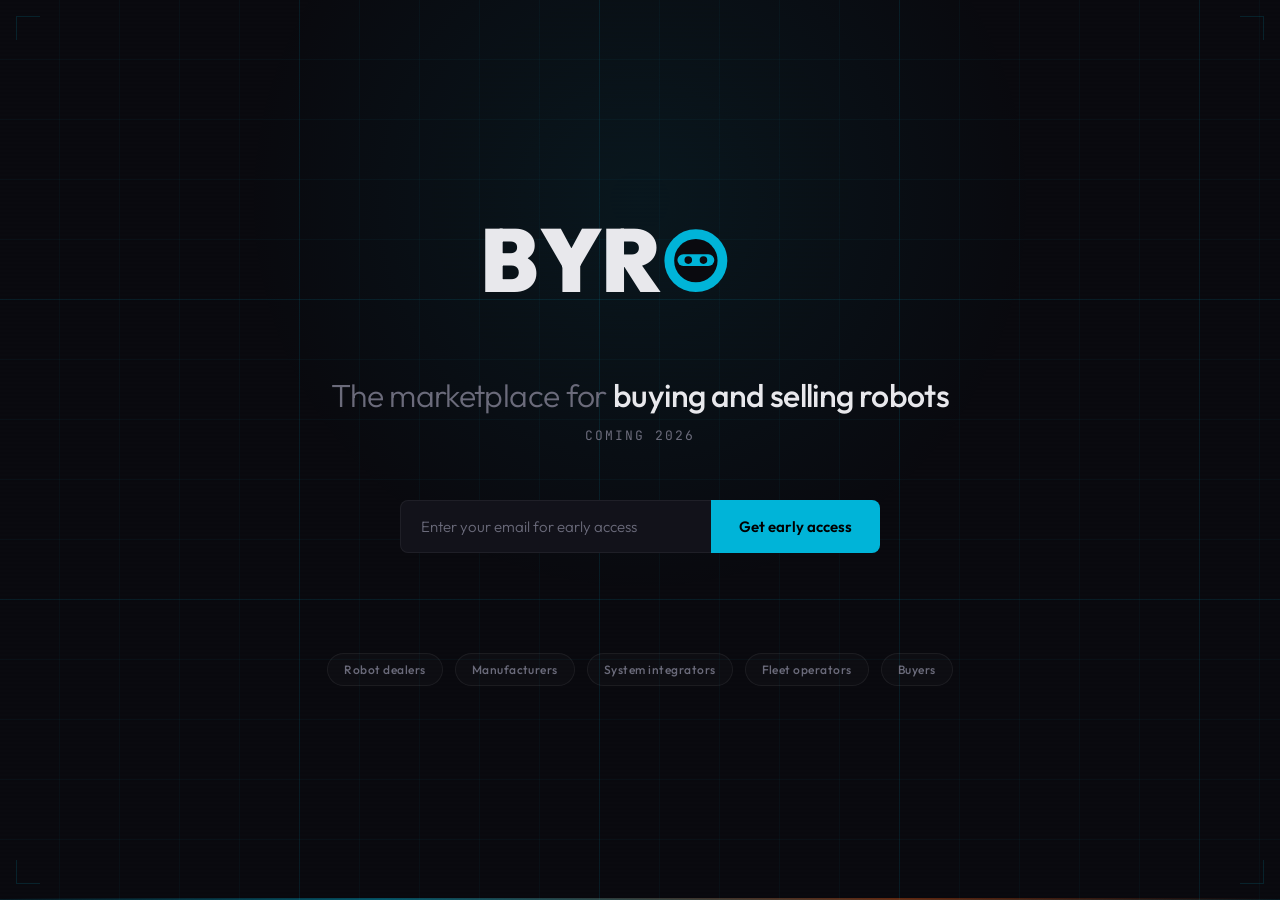
==== byro-landing (1).html @ 7227ec24 "Refactor landing page into modular files and add waitlist Splits the single-file landing into app.js" ====
<!DOCTYPE html>
<html lang="en">
<head>
<meta charset="UTF-8">
<meta name="viewport" content="width=device-width, initial-scale=1.0">
<title>BYRO — The Robot Marketplace</title>
<meta name="description" content="Buy, sell, and service robots. The marketplace for the robot economy.">
<link rel="preconnect" href="https://fonts.googleapis.com">
<link href="https://fonts.googleapis.com/css2?family=Outfit:wght@300;400;500;600;700;800;900&family=JetBrains+Mono:wght@400;500&display=swap" rel="stylesheet">
<style>
*, *::before, *::after { margin: 0; padding: 0; box-sizing: border-box; }

:root {
  --cyan: #00B4D8;
  --cyan-dim: #0090ad;
  --cyan-glow: rgba(0, 180, 216, 0.15);
  --orange: #E8530E;
  --orange-dim: rgba(232, 83, 14, 0.6);
  --bg: #0A0A0F;
  --bg-card: #12121A;
  --text: #E8E8EC;
  --text-dim: #6B6B7B;
  --grid-line: rgba(0, 180, 216, 0.04);
  --grid-line-bright: rgba(0, 180, 216, 0.08);
}

html { scroll-behavior: smooth; }

body {
  background: var(--bg);
  color: var(--text);
  font-family: 'Outfit', sans-serif;
  min-height: 100vh;
  overflow-x: hidden;
  -webkit-font-smoothing: antialiased;
}

/* Circuit grid background */
.grid-bg {
  position: fixed;
  inset: 0;
  z-index: 0;
  background-image:
    linear-gradient(var(--grid-line) 1px, transparent 1px),
    linear-gradient(90deg, var(--grid-line) 1px, transparent 1px),
    linear-gradient(var(--grid-line-bright) 1px, transparent 1px),
    linear-gradient(90deg, var(--grid-line-bright) 1px, transparent 1px);
  background-size:
    60px 60px,
    60px 60px,
    300px 300px,
    300px 300px;
  background-position: -1px -1px;
}

/* Radial glow behind logo */
.glow-orb {
  position: fixed;
  top: -200px;
  left: 50%;
  transform: translateX(-50%);
  width: 800px;
  height: 800px;
  background: radial-gradient(circle, rgba(0, 180, 216, 0.08) 0%, transparent 70%);
  z-index: 0;
  pointer-events: none;
}

/* Scanline overlay */
.scanlines {
  position: fixed;
  inset: 0;
  z-index: 1;
  pointer-events: none;
  background: repeating-linear-gradient(
    0deg,
    transparent,
    transparent 2px,
    rgba(0, 0, 0, 0.03) 2px,
    rgba(0, 0, 0, 0.03) 4px
  );
}

main {
  position: relative;
  z-index: 2;
  display: flex;
  flex-direction: column;
  align-items: center;
  justify-content: center;
  min-height: 100vh;
  padding: 40px 24px;
}

/* Logo */
.logo-container {
  margin-bottom: 64px;
  animation: fadeUp 1s ease-out 0.2s both;
  display: flex;
  justify-content: center;
  width: 100%;
}

.logo-svg {
  width: 320px;
  height: auto;
  display: block;
}

.robot-eye-left, .robot-eye-right {
  animation: blink 4s ease-in-out infinite;
}

.robot-eye-right {
  animation-delay: 0.05s;
}

@keyframes blink {
  0%, 42%, 46%, 100% { transform: scaleY(1); }
  44% { transform: scaleY(0.1); }
}

.visor {
  animation: visorPulse 3s ease-in-out infinite;
}

@keyframes visorPulse {
  0%, 100% { opacity: 1; }
  50% { opacity: 0.85; }
}

/* Headline */
.headline {
  font-size: clamp(20px, 4vw, 32px);
  font-weight: 300;
  letter-spacing: -0.02em;
  text-align: center;
  margin-bottom: 12px;
  color: var(--text-dim);
  animation: fadeUp 1s ease-out 0.5s both;
}

.headline span {
  color: var(--text);
  font-weight: 500;
}

.subline {
  font-family: 'JetBrains Mono', monospace;
  font-size: clamp(11px, 1.5vw, 13px);
  color: var(--text-dim);
  letter-spacing: 0.15em;
  text-transform: uppercase;
  text-align: center;
  margin-bottom: 56px;
  animation: fadeUp 1s ease-out 0.7s both;
}

/* Email capture */
.capture-form {
  display: flex;
  gap: 0;
  width: 100%;
  max-width: 480px;
  margin-bottom: 32px;
  animation: fadeUp 1s ease-out 0.9s both;
}

.capture-input {
  flex: 1;
  padding: 16px 20px;
  background: var(--bg-card);
  border: 1px solid rgba(255, 255, 255, 0.06);
  border-right: none;
  border-radius: 8px 0 0 8px;
  color: var(--text);
  font-family: 'Outfit', sans-serif;
  font-size: 15px;
  outline: none;
  transition: border-color 0.3s, box-shadow 0.3s;
}

.capture-input::placeholder {
  color: var(--text-dim);
  font-weight: 300;
}

.capture-input:focus {
  border-color: var(--cyan-dim);
  box-shadow: 0 0 0 3px var(--cyan-glow), inset 0 0 20px rgba(0, 180, 216, 0.03);
}

.capture-btn {
  padding: 16px 28px;
  background: var(--cyan);
  border: none;
  border-radius: 0 8px 8px 0;
  color: #000;
  font-family: 'Outfit', sans-serif;
  font-size: 15px;
  font-weight: 600;
  cursor: pointer;
  transition: background 0.2s, transform 0.1s;
  white-space: nowrap;
}

.capture-btn:hover {
  background: #00c9f0;
}

.capture-btn:active {
  transform: scale(0.97);
}

/* Status message */
.status {
  font-size: 13px;
  color: var(--cyan);
  height: 20px;
  margin-bottom: 48px;
  animation: fadeUp 1s ease-out 0.9s both;
  font-family: 'JetBrains Mono', monospace;
}

/* Audience tags */
.tags {
  display: flex;
  gap: 12px;
  flex-wrap: wrap;
  justify-content: center;
  animation: fadeUp 1s ease-out 1.1s both;
}

.tag {
  padding: 8px 16px;
  border: 1px solid rgba(255, 255, 255, 0.06);
  border-radius: 100px;
  font-size: 12px;
  font-weight: 500;
  color: var(--text-dim);
  letter-spacing: 0.04em;
  background: rgba(255, 255, 255, 0.02);
  transition: border-color 0.3s, color 0.3s;
}

.tag:hover {
  border-color: var(--cyan-dim);
  color: var(--cyan);
}

/* Bottom accent line */
.bottom-line {
  position: fixed;
  bottom: 0;
  left: 0;
  right: 0;
  height: 2px;
  background: linear-gradient(90deg, transparent 0%, var(--cyan) 30%, var(--orange) 70%, transparent 100%);
  opacity: 0.4;
  z-index: 10;
}

/* Corner markers */
.corner {
  position: fixed;
  width: 24px;
  height: 24px;
  z-index: 10;
  opacity: 0.15;
}

.corner-tl { top: 16px; left: 16px; border-top: 1px solid var(--cyan); border-left: 1px solid var(--cyan); }
.corner-tr { top: 16px; right: 16px; border-top: 1px solid var(--cyan); border-right: 1px solid var(--cyan); }
.corner-bl { bottom: 16px; left: 16px; border-bottom: 1px solid var(--cyan); border-left: 1px solid var(--cyan); }
.corner-br { bottom: 16px; right: 16px; border-bottom: 1px solid var(--cyan); border-right: 1px solid var(--cyan); }

/* Floating particles */
.particle {
  position: fixed;
  width: 2px;
  height: 2px;
  background: var(--cyan);
  border-radius: 50%;
  opacity: 0;
  z-index: 1;
  animation: drift 8s ease-in-out infinite;
}

.particle:nth-child(1) { left: 15%; top: 20%; animation-delay: 0s; animation-duration: 7s; }
.particle:nth-child(2) { left: 80%; top: 60%; animation-delay: 2s; animation-duration: 9s; }
.particle:nth-child(3) { left: 40%; top: 80%; animation-delay: 4s; animation-duration: 6s; }
.particle:nth-child(4) { left: 70%; top: 30%; animation-delay: 1s; animation-duration: 8s; }
.particle:nth-child(5) { left: 25%; top: 55%; animation-delay: 3s; animation-duration: 10s; }

@keyframes drift {
  0%, 100% { opacity: 0; transform: translateY(0); }
  30%, 70% { opacity: 0.3; }
  50% { opacity: 0.5; transform: translateY(-30px); }
}

@keyframes fadeUp {
  from { opacity: 0; transform: translateY(16px); }
  to { opacity: 1; transform: translateY(0); }
}

/* Mobile */
@media (max-width: 520px) {
  .capture-form { flex-direction: column; gap: 10px; }
  .capture-input { border-radius: 8px; border-right: 1px solid rgba(255, 255, 255, 0.06); }
  .capture-btn { border-radius: 8px; }
  .logo-svg { width: 260px; }
  .tags { gap: 8px; }
  .tag { font-size: 11px; padding: 6px 12px; }
}
</style>
</head>
<body>

<div class="grid-bg"></div>
<div class="glow-orb"></div>
<div class="scanlines"></div>

<div class="particle"></div>
<div class="particle"></div>
<div class="particle"></div>
<div class="particle"></div>
<div class="particle"></div>

<div class="corner corner-tl"></div>
<div class="corner corner-tr"></div>
<div class="corner corner-bl"></div>
<div class="corner corner-br"></div>

<main>
  <!-- Logo: BYR + Robot O -->
  <div class="logo-container">
    <svg class="logo-svg" viewBox="0 0 295 90" xmlns="http://www.w3.org/2000/svg">
      <!-- Individual letters for precise spacing -->
      <text x="0" y="72" font-family="'Outfit', sans-serif" font-size="82" font-weight="900" fill="#E8E8EC">B</text>
      <text x="55" y="72" font-family="'Outfit', sans-serif" font-size="82" font-weight="900" fill="#E8E8EC">Y</text>
      <text x="112" y="72" font-family="'Outfit', sans-serif" font-size="82" font-weight="900" fill="#E8E8EC">R</text>
      <!-- Robot O — same spacing as between other letters -->
      <g transform="translate(170, 14)">
        <rect x="0" y="0" width="58" height="58" rx="29" fill="#00B4D8"/>
        <rect x="9" y="9" width="40" height="40" rx="20" fill="#0A0A0F"/>
        <rect class="visor" x="12" y="23" width="34" height="11" rx="5.5" fill="#00B4D8"/>
        <g class="robot-eye-left" style="transform-origin: 22px 28.5px;">
          <circle cx="22" cy="28.5" r="3.5" fill="#0A0A0F"/>
        </g>
        <g class="robot-eye-right" style="transform-origin: 36px 28.5px;">
          <circle cx="36" cy="28.5" r="3.5" fill="#0A0A0F"/>
        </g>
      </g>
    </svg>
  </div>

  <h1 class="headline">
    The marketplace for <span>buying and selling robots</span>
  </h1>

  <p class="subline">Coming 2026</p>

  <div class="capture-form" id="captureForm">
    <input
      type="email"
      class="capture-input"
      id="emailInput"
      placeholder="Enter your email for early access"
      autocomplete="email"
      required
    />
    <button class="capture-btn" id="captureBtn" onclick="handleSubmit()">Get early access</button>
  </div>

  <p class="status" id="statusMsg"></p>

  <div class="tags">
    <span class="tag">Robot dealers</span>
    <span class="tag">Manufacturers</span>
    <span class="tag">System integrators</span>
    <span class="tag">Fleet operators</span>
    <span class="tag">Buyers</span>
  </div>
</main>

<div class="bottom-line"></div>

<script>
function handleSubmit() {
  const input = document.getElementById('emailInput');
  const status = document.getElementById('statusMsg');
  const btn = document.getElementById('captureBtn');
  const email = input.value.trim();

  if (!email || !email.includes('@') || !email.includes('.')) {
    status.textContent = '> invalid email address';
    status.style.color = '#E8530E';
    return;
  }

  btn.textContent = '...';
  btn.disabled = true;

  // Simulate submission (replace with actual endpoint)
  setTimeout(() => {
    input.value = '';
    status.style.color = '#00B4D8';
    status.textContent = '> you\'re on the list. we\'ll be in touch.';
    btn.textContent = 'Get early access';
    btn.disabled = false;
  }, 800);
}

// Enter key submit
document.getElementById('emailInput').addEventListener('keydown', (e) => {
  if (e.key === 'Enter') handleSubmit();
});
</script>

</body>
</html>
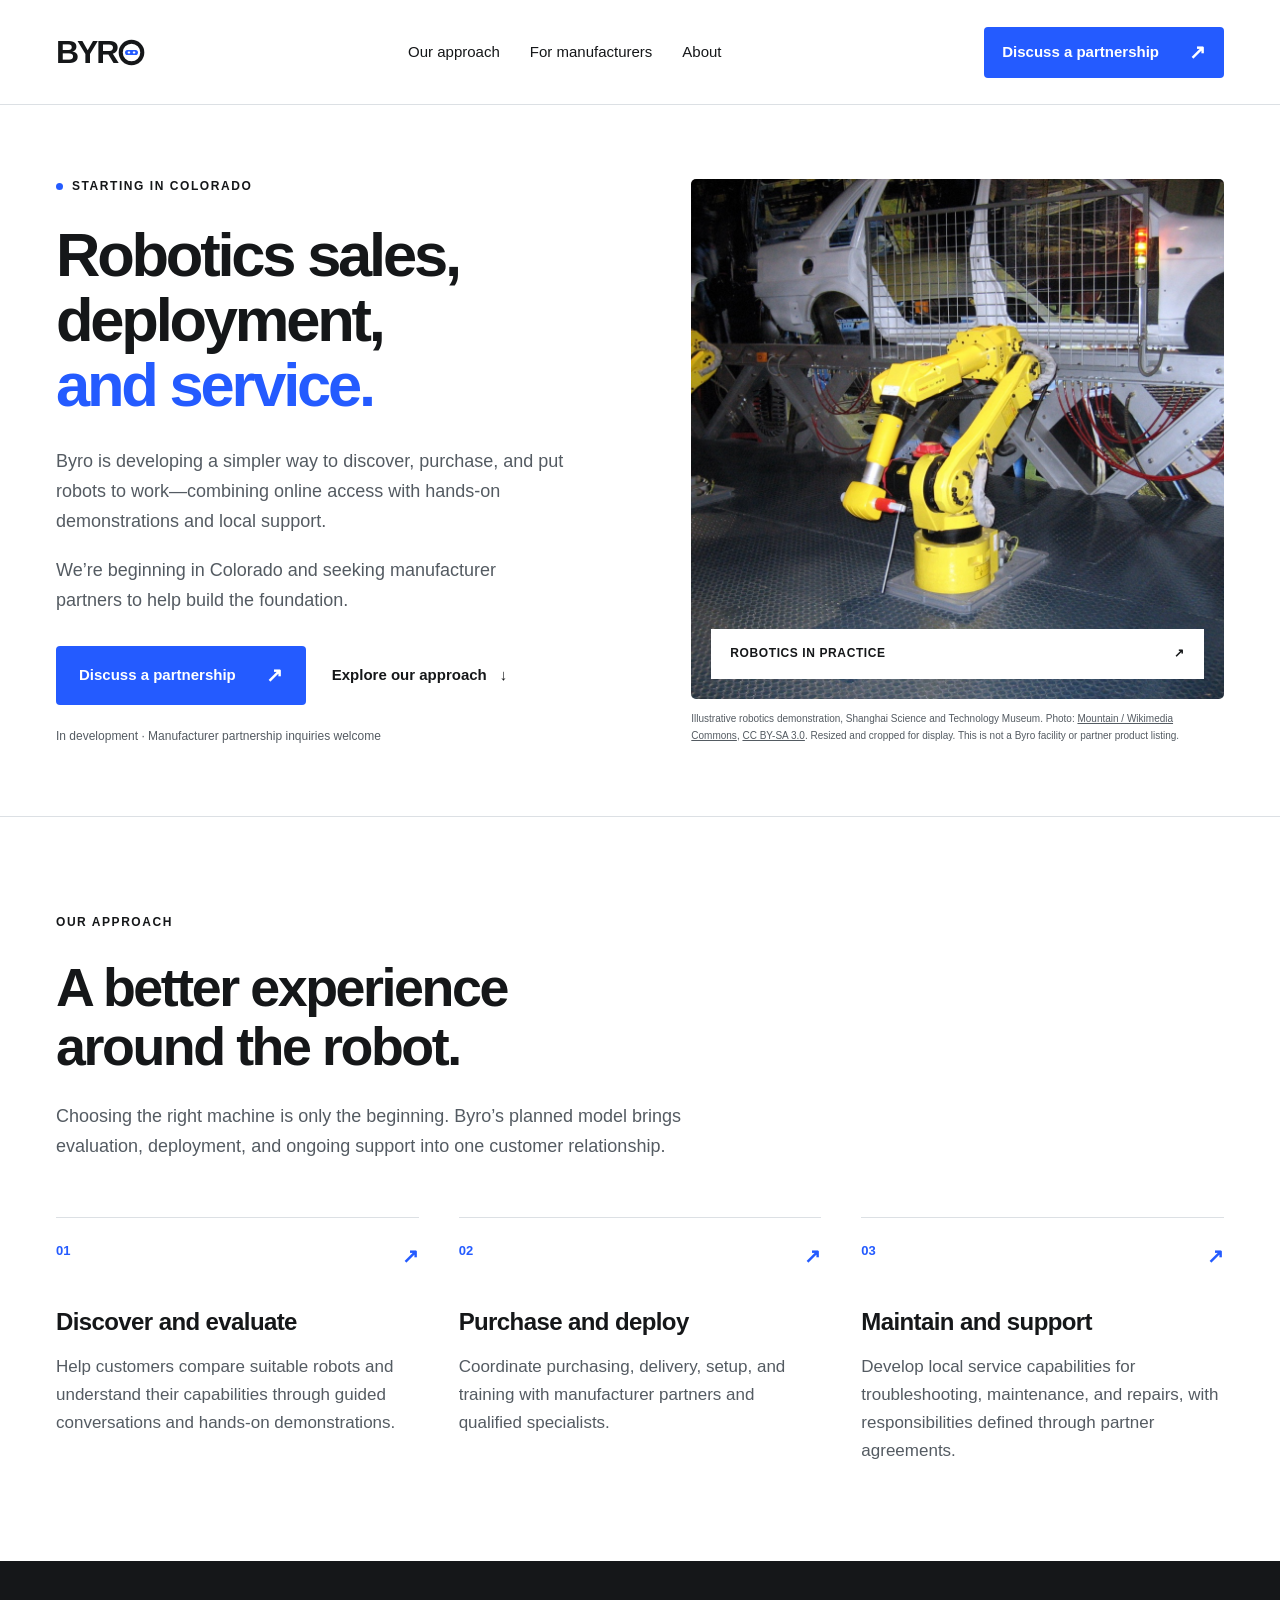
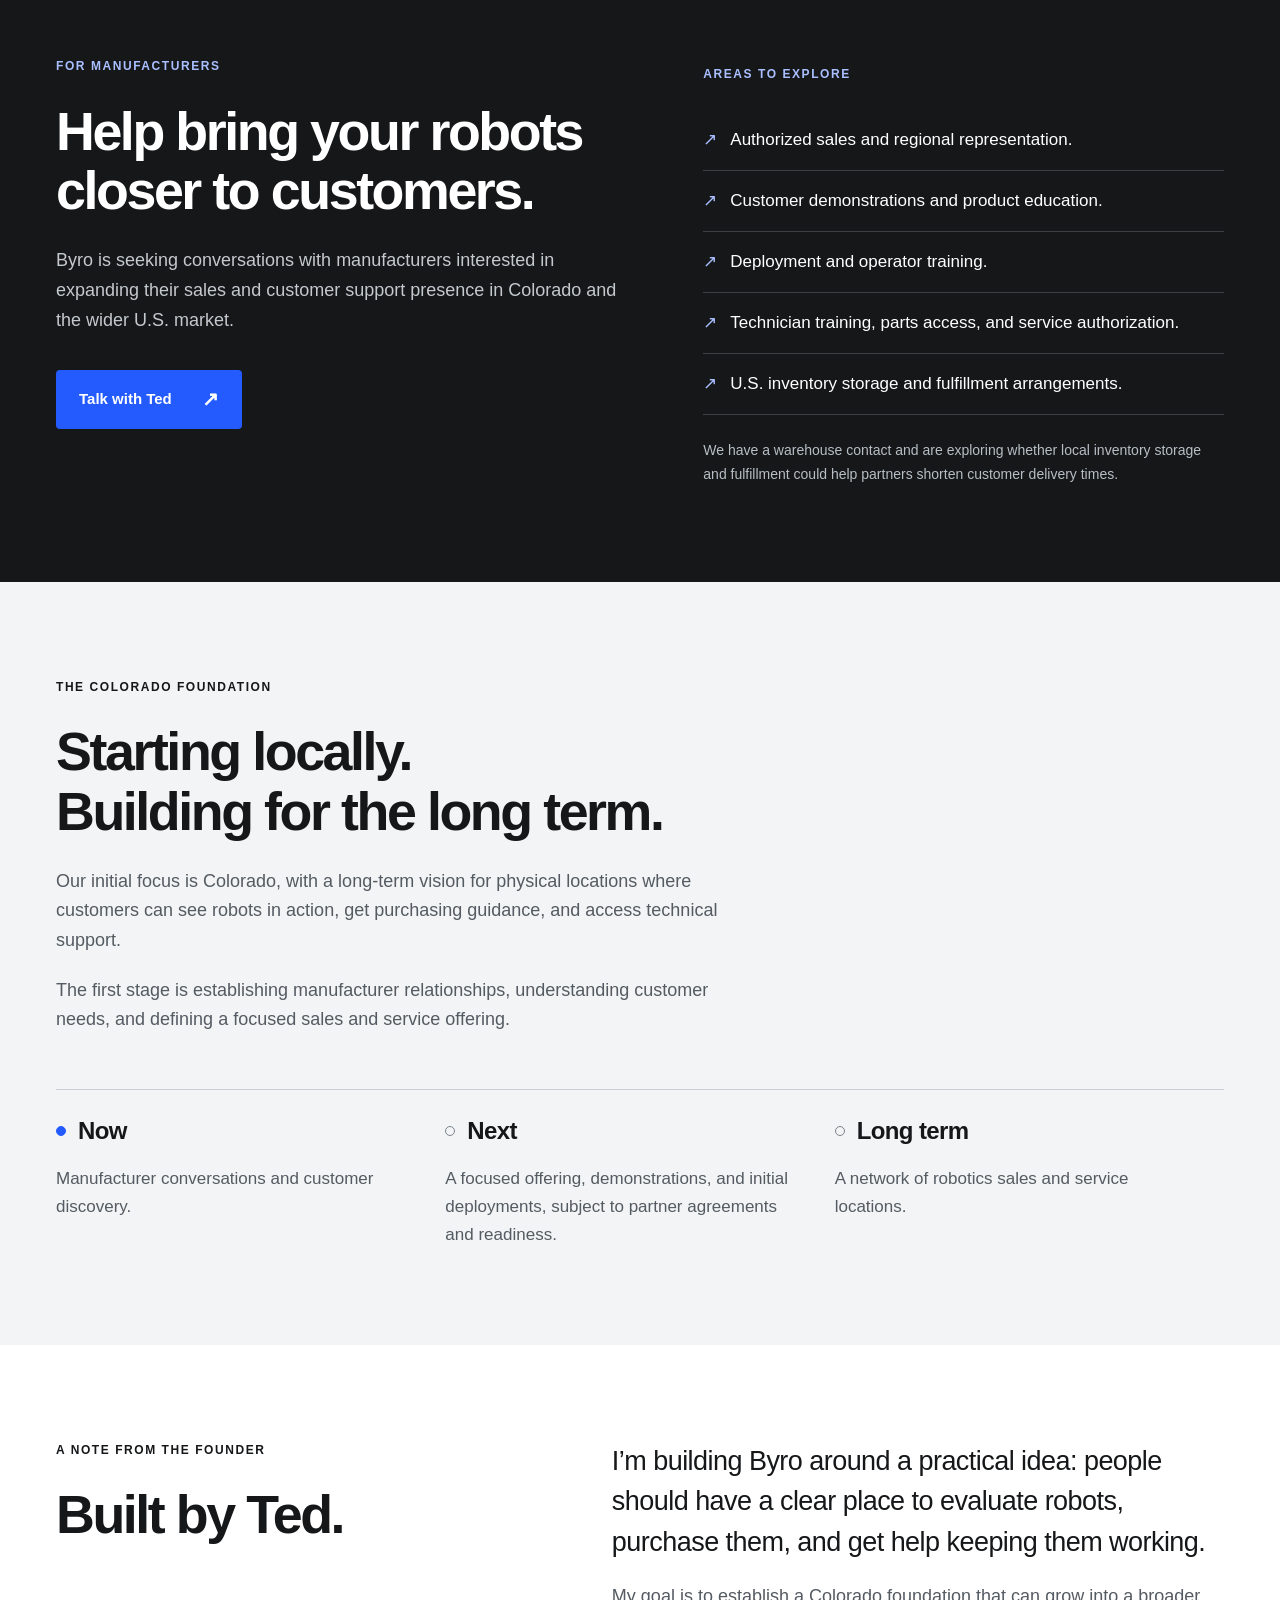
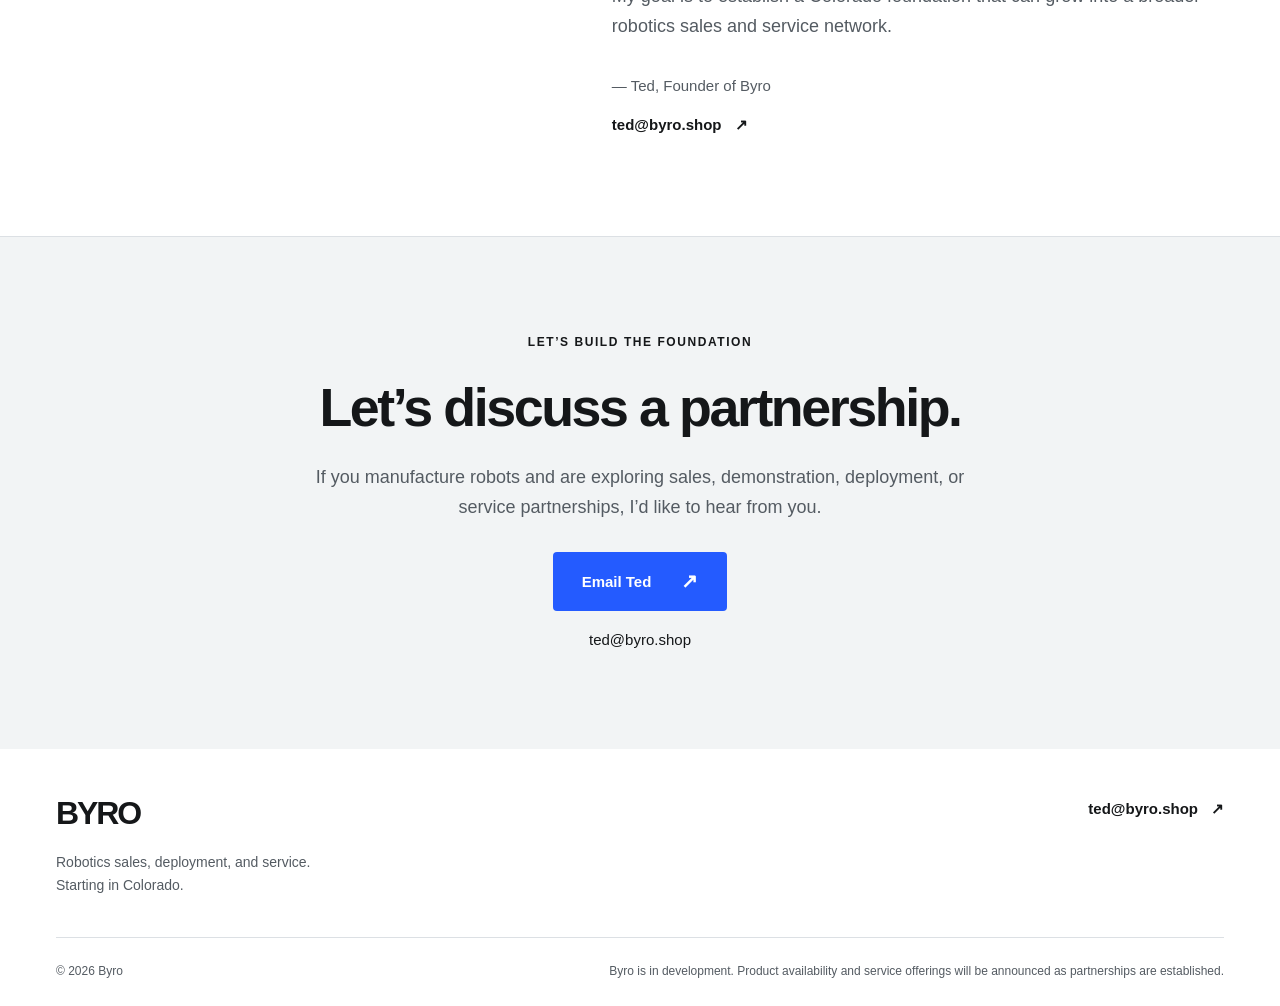
==== commit 10a7a445: "Replace marketplace with Colorado manufacturer partnership landing page" ====
--- a/byro-landing (1).html
+++ b/byro-landing (1).html
@@ -1,421 +1 @@
-<!DOCTYPE html>
-<html lang="en">
-<head>
-<meta charset="UTF-8">
-<meta name="viewport" content="width=device-width, initial-scale=1.0">
-<title>BYRO — The Robot Marketplace</title>
-<meta name="description" content="Buy, sell, and service robots. The marketplace for the robot economy.">
-<link rel="preconnect" href="https://fonts.googleapis.com">
-<link href="https://fonts.googleapis.com/css2?family=Outfit:wght@300;400;500;600;700;800;900&family=JetBrains+Mono:wght@400;500&display=swap" rel="stylesheet">
-<style>
-*, *::before, *::after { margin: 0; padding: 0; box-sizing: border-box; }
-
-:root {
-  --cyan: #00B4D8;
-  --cyan-dim: #0090ad;
-  --cyan-glow: rgba(0, 180, 216, 0.15);
-  --orange: #E8530E;
-  --orange-dim: rgba(232, 83, 14, 0.6);
-  --bg: #0A0A0F;
-  --bg-card: #12121A;
-  --text: #E8E8EC;
-  --text-dim: #6B6B7B;
-  --grid-line: rgba(0, 180, 216, 0.04);
-  --grid-line-bright: rgba(0, 180, 216, 0.08);
-}
-
-html { scroll-behavior: smooth; }
-
-body {
-  background: var(--bg);
-  color: var(--text);
-  font-family: 'Outfit', sans-serif;
-  min-height: 100vh;
-  overflow-x: hidden;
-  -webkit-font-smoothing: antialiased;
-}
-
-/* Circuit grid background */
-.grid-bg {
-  position: fixed;
-  inset: 0;
-  z-index: 0;
-  background-image:
-    linear-gradient(var(--grid-line) 1px, transparent 1px),
-    linear-gradient(90deg, var(--grid-line) 1px, transparent 1px),
-    linear-gradient(var(--grid-line-bright) 1px, transparent 1px),
-    linear-gradient(90deg, var(--grid-line-bright) 1px, transparent 1px);
-  background-size:
-    60px 60px,
-    60px 60px,
-    300px 300px,
-    300px 300px;
-  background-position: -1px -1px;
-}
-
-/* Radial glow behind logo */
-.glow-orb {
-  position: fixed;
-  top: -200px;
-  left: 50%;
-  transform: translateX(-50%);
-  width: 800px;
-  height: 800px;
-  background: radial-gradient(circle, rgba(0, 180, 216, 0.08) 0%, transparent 70%);
-  z-index: 0;
-  pointer-events: none;
-}
-
-/* Scanline overlay */
-.scanlines {
-  position: fixed;
-  inset: 0;
-  z-index: 1;
-  pointer-events: none;
-  background: repeating-linear-gradient(
-    0deg,
-    transparent,
-    transparent 2px,
-    rgba(0, 0, 0, 0.03) 2px,
-    rgba(0, 0, 0, 0.03) 4px
-  );
-}
-
-main {
-  position: relative;
-  z-index: 2;
-  display: flex;
-  flex-direction: column;
-  align-items: center;
-  justify-content: center;
-  min-height: 100vh;
-  padding: 40px 24px;
-}
-
-/* Logo */
-.logo-container {
-  margin-bottom: 64px;
-  animation: fadeUp 1s ease-out 0.2s both;
-  display: flex;
-  justify-content: center;
-  width: 100%;
-}
-
-.logo-svg {
-  width: 320px;
-  height: auto;
-  display: block;
-}
-
-.robot-eye-left, .robot-eye-right {
-  animation: blink 4s ease-in-out infinite;
-}
-
-.robot-eye-right {
-  animation-delay: 0.05s;
-}
-
-@keyframes blink {
-  0%, 42%, 46%, 100% { transform: scaleY(1); }
-  44% { transform: scaleY(0.1); }
-}
-
-.visor {
-  animation: visorPulse 3s ease-in-out infinite;
-}
-
-@keyframes visorPulse {
-  0%, 100% { opacity: 1; }
-  50% { opacity: 0.85; }
-}
-
-/* Headline */
-.headline {
-  font-size: clamp(20px, 4vw, 32px);
-  font-weight: 300;
-  letter-spacing: -0.02em;
-  text-align: center;
-  margin-bottom: 12px;
-  color: var(--text-dim);
-  animation: fadeUp 1s ease-out 0.5s both;
-}
-
-.headline span {
-  color: var(--text);
-  font-weight: 500;
-}
-
-.subline {
-  font-family: 'JetBrains Mono', monospace;
-  font-size: clamp(11px, 1.5vw, 13px);
-  color: var(--text-dim);
-  letter-spacing: 0.15em;
-  text-transform: uppercase;
-  text-align: center;
-  margin-bottom: 56px;
-  animation: fadeUp 1s ease-out 0.7s both;
-}
-
-/* Email capture */
-.capture-form {
-  display: flex;
-  gap: 0;
-  width: 100%;
-  max-width: 480px;
-  margin-bottom: 32px;
-  animation: fadeUp 1s ease-out 0.9s both;
-}
-
-.capture-input {
-  flex: 1;
-  padding: 16px 20px;
-  background: var(--bg-card);
-  border: 1px solid rgba(255, 255, 255, 0.06);
-  border-right: none;
-  border-radius: 8px 0 0 8px;
-  color: var(--text);
-  font-family: 'Outfit', sans-serif;
-  font-size: 15px;
-  outline: none;
-  transition: border-color 0.3s, box-shadow 0.3s;
-}
-
-.capture-input::placeholder {
-  color: var(--text-dim);
-  font-weight: 300;
-}
-
-.capture-input:focus {
-  border-color: var(--cyan-dim);
-  box-shadow: 0 0 0 3px var(--cyan-glow), inset 0 0 20px rgba(0, 180, 216, 0.03);
-}
-
-.capture-btn {
-  padding: 16px 28px;
-  background: var(--cyan);
-  border: none;
-  border-radius: 0 8px 8px 0;
-  color: #000;
-  font-family: 'Outfit', sans-serif;
-  font-size: 15px;
-  font-weight: 600;
-  cursor: pointer;
-  transition: background 0.2s, transform 0.1s;
-  white-space: nowrap;
-}
-
-.capture-btn:hover {
-  background: #00c9f0;
-}
-
-.capture-btn:active {
-  transform: scale(0.97);
-}
-
-/* Status message */
-.status {
-  font-size: 13px;
-  color: var(--cyan);
-  height: 20px;
-  margin-bottom: 48px;
-  animation: fadeUp 1s ease-out 0.9s both;
-  font-family: 'JetBrains Mono', monospace;
-}
-
-/* Audience tags */
-.tags {
-  display: flex;
-  gap: 12px;
-  flex-wrap: wrap;
-  justify-content: center;
-  animation: fadeUp 1s ease-out 1.1s both;
-}
-
-.tag {
-  padding: 8px 16px;
-  border: 1px solid rgba(255, 255, 255, 0.06);
-  border-radius: 100px;
-  font-size: 12px;
-  font-weight: 500;
-  color: var(--text-dim);
-  letter-spacing: 0.04em;
-  background: rgba(255, 255, 255, 0.02);
-  transition: border-color 0.3s, color 0.3s;
-}
-
-.tag:hover {
-  border-color: var(--cyan-dim);
-  color: var(--cyan);
-}
-
-/* Bottom accent line */
-.bottom-line {
-  position: fixed;
-  bottom: 0;
-  left: 0;
-  right: 0;
-  height: 2px;
-  background: linear-gradient(90deg, transparent 0%, var(--cyan) 30%, var(--orange) 70%, transparent 100%);
-  opacity: 0.4;
-  z-index: 10;
-}
-
-/* Corner markers */
-.corner {
-  position: fixed;
-  width: 24px;
-  height: 24px;
-  z-index: 10;
-  opacity: 0.15;
-}
-
-.corner-tl { top: 16px; left: 16px; border-top: 1px solid var(--cyan); border-left: 1px solid var(--cyan); }
-.corner-tr { top: 16px; right: 16px; border-top: 1px solid var(--cyan); border-right: 1px solid var(--cyan); }
-.corner-bl { bottom: 16px; left: 16px; border-bottom: 1px solid var(--cyan); border-left: 1px solid var(--cyan); }
-.corner-br { bottom: 16px; right: 16px; border-bottom: 1px solid var(--cyan); border-right: 1px solid var(--cyan); }
-
-/* Floating particles */
-.particle {
-  position: fixed;
-  width: 2px;
-  height: 2px;
-  background: var(--cyan);
-  border-radius: 50%;
-  opacity: 0;
-  z-index: 1;
-  animation: drift 8s ease-in-out infinite;
-}
-
-.particle:nth-child(1) { left: 15%; top: 20%; animation-delay: 0s; animation-duration: 7s; }
-.particle:nth-child(2) { left: 80%; top: 60%; animation-delay: 2s; animation-duration: 9s; }
-.particle:nth-child(3) { left: 40%; top: 80%; animation-delay: 4s; animation-duration: 6s; }
-.particle:nth-child(4) { left: 70%; top: 30%; animation-delay: 1s; animation-duration: 8s; }
-.particle:nth-child(5) { left: 25%; top: 55%; animation-delay: 3s; animation-duration: 10s; }
-
-@keyframes drift {
-  0%, 100% { opacity: 0; transform: translateY(0); }
-  30%, 70% { opacity: 0.3; }
-  50% { opacity: 0.5; transform: translateY(-30px); }
-}
-
-@keyframes fadeUp {
-  from { opacity: 0; transform: translateY(16px); }
-  to { opacity: 1; transform: translateY(0); }
-}
-
-/* Mobile */
-@media (max-width: 520px) {
-  .capture-form { flex-direction: column; gap: 10px; }
-  .capture-input { border-radius: 8px; border-right: 1px solid rgba(255, 255, 255, 0.06); }
-  .capture-btn { border-radius: 8px; }
-  .logo-svg { width: 260px; }
-  .tags { gap: 8px; }
-  .tag { font-size: 11px; padding: 6px 12px; }
-}
-</style>
-</head>
-<body>
-
-<div class="grid-bg"></div>
-<div class="glow-orb"></div>
-<div class="scanlines"></div>
-
-<div class="particle"></div>
-<div class="particle"></div>
-<div class="particle"></div>
-<div class="particle"></div>
-<div class="particle"></div>
-
-<div class="corner corner-tl"></div>
-<div class="corner corner-tr"></div>
-<div class="corner corner-bl"></div>
-<div class="corner corner-br"></div>
-
-<main>
-  <!-- Logo: BYR + Robot O -->
-  <div class="logo-container">
-    <svg class="logo-svg" viewBox="0 0 295 90" xmlns="http://www.w3.org/2000/svg">
-      <!-- Individual letters for precise spacing -->
-      <text x="0" y="72" font-family="'Outfit', sans-serif" font-size="82" font-weight="900" fill="#E8E8EC">B</text>
-      <text x="55" y="72" font-family="'Outfit', sans-serif" font-size="82" font-weight="900" fill="#E8E8EC">Y</text>
-      <text x="112" y="72" font-family="'Outfit', sans-serif" font-size="82" font-weight="900" fill="#E8E8EC">R</text>
-      <!-- Robot O — same spacing as between other letters -->
-      <g transform="translate(170, 14)">
-        <rect x="0" y="0" width="58" height="58" rx="29" fill="#00B4D8"/>
-        <rect x="9" y="9" width="40" height="40" rx="20" fill="#0A0A0F"/>
-        <rect class="visor" x="12" y="23" width="34" height="11" rx="5.5" fill="#00B4D8"/>
-        <g class="robot-eye-left" style="transform-origin: 22px 28.5px;">
-          <circle cx="22" cy="28.5" r="3.5" fill="#0A0A0F"/>
-        </g>
-        <g class="robot-eye-right" style="transform-origin: 36px 28.5px;">
-          <circle cx="36" cy="28.5" r="3.5" fill="#0A0A0F"/>
-        </g>
-      </g>
-    </svg>
-  </div>
-
-  <h1 class="headline">
-    The marketplace for <span>buying and selling robots</span>
-  </h1>
-
-  <p class="subline">Coming 2026</p>
-
-  <div class="capture-form" id="captureForm">
-    <input
-      type="email"
-      class="capture-input"
-      id="emailInput"
-      placeholder="Enter your email for early access"
-      autocomplete="email"
-      required
-    />
-    <button class="capture-btn" id="captureBtn" onclick="handleSubmit()">Get early access</button>
-  </div>
-
-  <p class="status" id="statusMsg"></p>
-
-  <div class="tags">
-    <span class="tag">Robot dealers</span>
-    <span class="tag">Manufacturers</span>
-    <span class="tag">System integrators</span>
-    <span class="tag">Fleet operators</span>
-    <span class="tag">Buyers</span>
-  </div>
-</main>
-
-<div class="bottom-line"></div>
-
-<script>
-function handleSubmit() {
-  const input = document.getElementById('emailInput');
-  const status = document.getElementById('statusMsg');
-  const btn = document.getElementById('captureBtn');
-  const email = input.value.trim();
-
-  if (!email || !email.includes('@') || !email.includes('.')) {
-    status.textContent = '> invalid email address';
-    status.style.color = '#E8530E';
-    return;
-  }
-
-  btn.textContent = '...';
-  btn.disabled = true;
-
-  // Simulate submission (replace with actual endpoint)
-  setTimeout(() => {
-    input.value = '';
-    status.style.color = '#00B4D8';
-    status.textContent = '> you\'re on the list. we\'ll be in touch.';
-    btn.textContent = 'Get early access';
-    btn.disabled = false;
-  }, 800);
-}
-
-// Enter key submit
-document.getElementById('emailInput').addEventListener('keydown', (e) => {
-  if (e.key === 'Enter') handleSubmit();
-});
-</script>
-
-</body>
-</html>
+<!doctype html><html lang="en"><head><meta charset="utf-8"><meta name="viewport" content="width=device-width, initial-scale=1"><meta name="robots" content="noindex"><meta http-equiv="refresh" content="0;url=/#contact"><title>Byro — Contact</title></head><body><p>This page has moved. <a href="/#contact">Visit Byro</a>.</p><script>location.replace('/#contact');</script></body></html>
